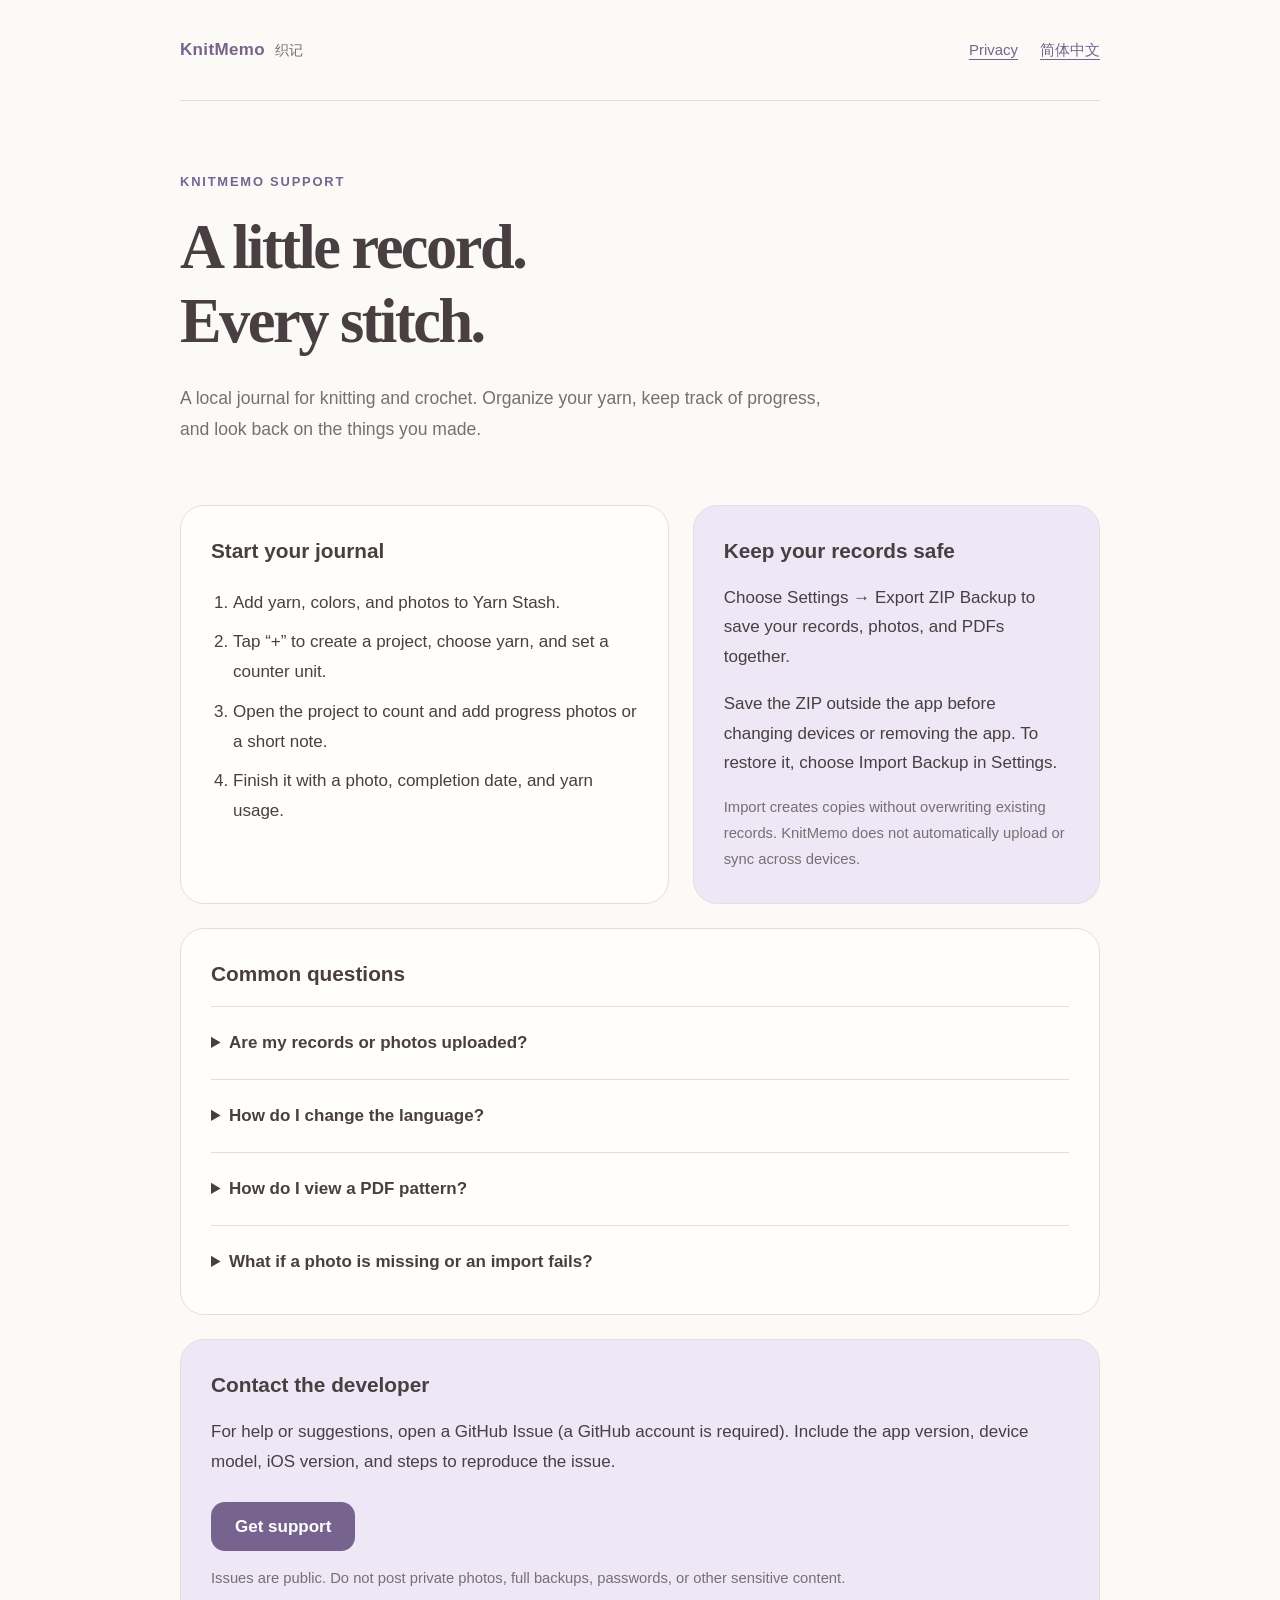
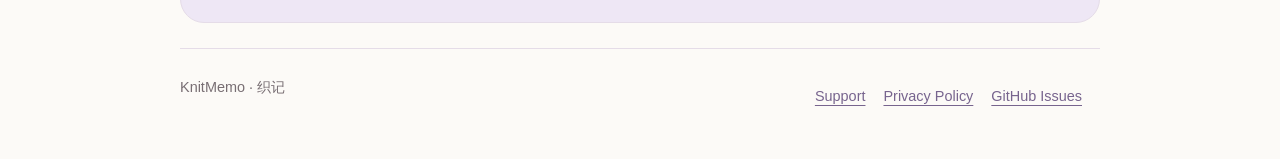
==== en.html @ fd6d3ab4 "Publish bilingual KnitMemo support and privacy website" ====
<!doctype html>
<html lang="en"><head><meta charset="utf-8"><meta name="viewport" content="width=device-width,initial-scale=1"><meta name="description" content="KnitMemo support, getting started, and backup help."><title>Support · KnitMemo</title><link rel="stylesheet" href="style.css"></head>
<body><header><a class="brand" href="en.html">KnitMemo<span>织记</span></a><nav aria-label="Site navigation"><a href="privacy-en.html">Privacy</a><a href="index.html" lang="zh-Hans">简体中文</a></nav></header><main><section class="hero"><div class="eyebrow">KNITMEMO SUPPORT</div><h1>A little record.<br>Every stitch.</h1><p class="lead">A local journal for knitting and crochet. Organize your yarn, keep track of progress, and look back on the things you made.</p></section>
<div class="grid"><section class="card"><h2>Start your journal</h2><ol><li>Add yarn, colors, and photos to Yarn Stash.</li><li>Tap “+” to create a project, choose yarn, and set a counter unit.</li><li>Open the project to count and add progress photos or a short note.</li><li>Finish it with a photo, completion date, and yarn usage.</li></ol></section><section class="card tint"><h2>Keep your records safe</h2><p>Choose Settings → Export ZIP Backup to save your records, photos, and PDFs together.</p><p>Save the ZIP outside the app before changing devices or removing the app. To restore it, choose Import Backup in Settings.</p><p class="small">Import creates copies without overwriting existing records. KnitMemo does not automatically upload or sync across devices.</p></section></div>
<section class="card"><h2>Common questions</h2><details><summary>Are my records or photos uploaded?</summary><p>No. The app stores content on your device and has no accounts, ads, or analytics services. Copies leave the app only when you choose to export or share them to a location or service.</p></details><details><summary>How do I change the language?</summary><p>Open Settings from the journal page and choose English or 简体中文. The interface updates immediately.</p></details><details><summary>How do I view a PDF pattern?</summary><p>Select a PDF from Files when creating or editing a project. Once saved, you can open it from the project.</p></details><details><summary>What if a photo is missing or an import fails?</summary><p>Keep the original photos and your backup. Check that the files open in Photos or Files and that your device has available space. Avoid uninstalling the app to troubleshoot. If the issue continues, contact us below.</p></details></section>
<section class="card tint"><h2>Contact the developer</h2><p>For help or suggestions, open a GitHub Issue (a GitHub account is required). Include the app version, device model, iOS version, and steps to reproduce the issue.</p><a class="button" href="https://github.com/beholder91/knitmemo-support/issues/new">Get support</a><p class="small">Issues are public. Do not post private photos, full backups, passwords, or other sensitive content.</p></section></main><footer><span>KnitMemo · 织记</span><div><a href="en.html">Support</a><a href="privacy-en.html">Privacy Policy</a><a href="https://github.com/beholder91/knitmemo-support/issues">GitHub Issues</a></div></footer></body></html>
---- style.css ----
:root{color-scheme:light dark;--bg:#fcfaf7;--card:#fffefa;--text:#493e42;--muted:#786e73;--purple:#77648e;--soft:#eee7f5;--line:#e5dce8}*{box-sizing:border-box}body{margin:0;background:var(--bg);color:var(--text);font:17px/1.75 -apple-system,BlinkMacSystemFont,"Segoe UI",sans-serif}a{color:var(--purple);text-underline-offset:4px}a:focus-visible,summary:focus-visible{outline:3px solid var(--purple);outline-offset:5px;border-radius:4px}header,main,footer{width:min(920px,100% - 40px);margin:auto}header{display:flex;justify-content:space-between;align-items:center;gap:20px;padding:28px 0;border-bottom:1px solid var(--line)}.brand{font-weight:750;text-decoration:none;letter-spacing:.02em}.brand span{color:var(--muted);font-weight:400;font-size:.85em;margin-left:10px}nav{display:flex;gap:22px;align-items:center}nav a{display:inline-flex;align-items:center;min-height:44px;font-size:.88em}.hero{padding:70px 0 42px;max-width:730px}.eyebrow{color:var(--purple);font-size:.76em;letter-spacing:.14em;font-weight:700}h1{font-family:ui-serif,Georgia,serif;font-size:clamp(2.4rem,6vw,3.9rem);line-height:1.2;letter-spacing:-.04em;margin:16px 0 24px}h2{font-size:1.3rem;line-height:1.4;margin:0 0 18px}h3{font-size:1.05rem;margin:22px 0 8px}.lead{color:var(--muted);font-size:1.1rem;max-width:650px}.grid{display:grid;grid-template-columns:1.2fr 1fr;gap:24px}.card{background:var(--card);padding:30px;border:1px solid var(--line);border-radius:24px;margin-bottom:24px}.card p:last-child{margin-bottom:0}.tint{background:var(--soft)}ol{padding-left:22px}li{padding:5px 0}details{border-top:1px solid var(--line);padding:14px 0}details:last-child{padding-bottom:0}summary{cursor:pointer;min-height:44px;align-content:center;font-weight:600}details p{color:var(--muted);margin:8px 0 4px}.button{display:inline-flex;justify-content:center;align-items:center;min-height:48px;padding:10px 24px;background:var(--purple);color:#fff;border-radius:14px;text-decoration:none;font-weight:650;margin-top:8px}.small{font-size:.87em;color:var(--muted)}.policy{max-width:760px}.policy section{margin:0 0 30px}.policy h2{margin-top:32px}.policy p{margin:10px 0}.back{display:inline-flex;min-height:44px;align-items:center}footer{padding:26px 0 40px;margin-top:25px;border-top:1px solid var(--line);display:flex;justify-content:space-between;gap:24px;flex-wrap:wrap;font-size:.85em;color:var(--muted)}footer a{display:inline-flex;min-height:44px;align-items:center;margin-right:18px}@media(max-width:650px){header,main,footer{width:calc(100% - 32px)}header{padding:16px 0}.brand span{display:none}nav{gap:15px}.hero{padding:42px 0 26px}.grid{grid-template-columns:1fr;gap:0}.card{padding:24px;border-radius:20px}h1{font-size:2.65rem}footer{gap:8px}}@media(prefers-color-scheme:dark){:root{--bg:#211d25;--card:#2b2631;--text:#f0e8ed;--muted:#bfb3c0;--purple:#c9b3df;--soft:#352c40;--line:#4a3d52}.button{color:#241b2b}}
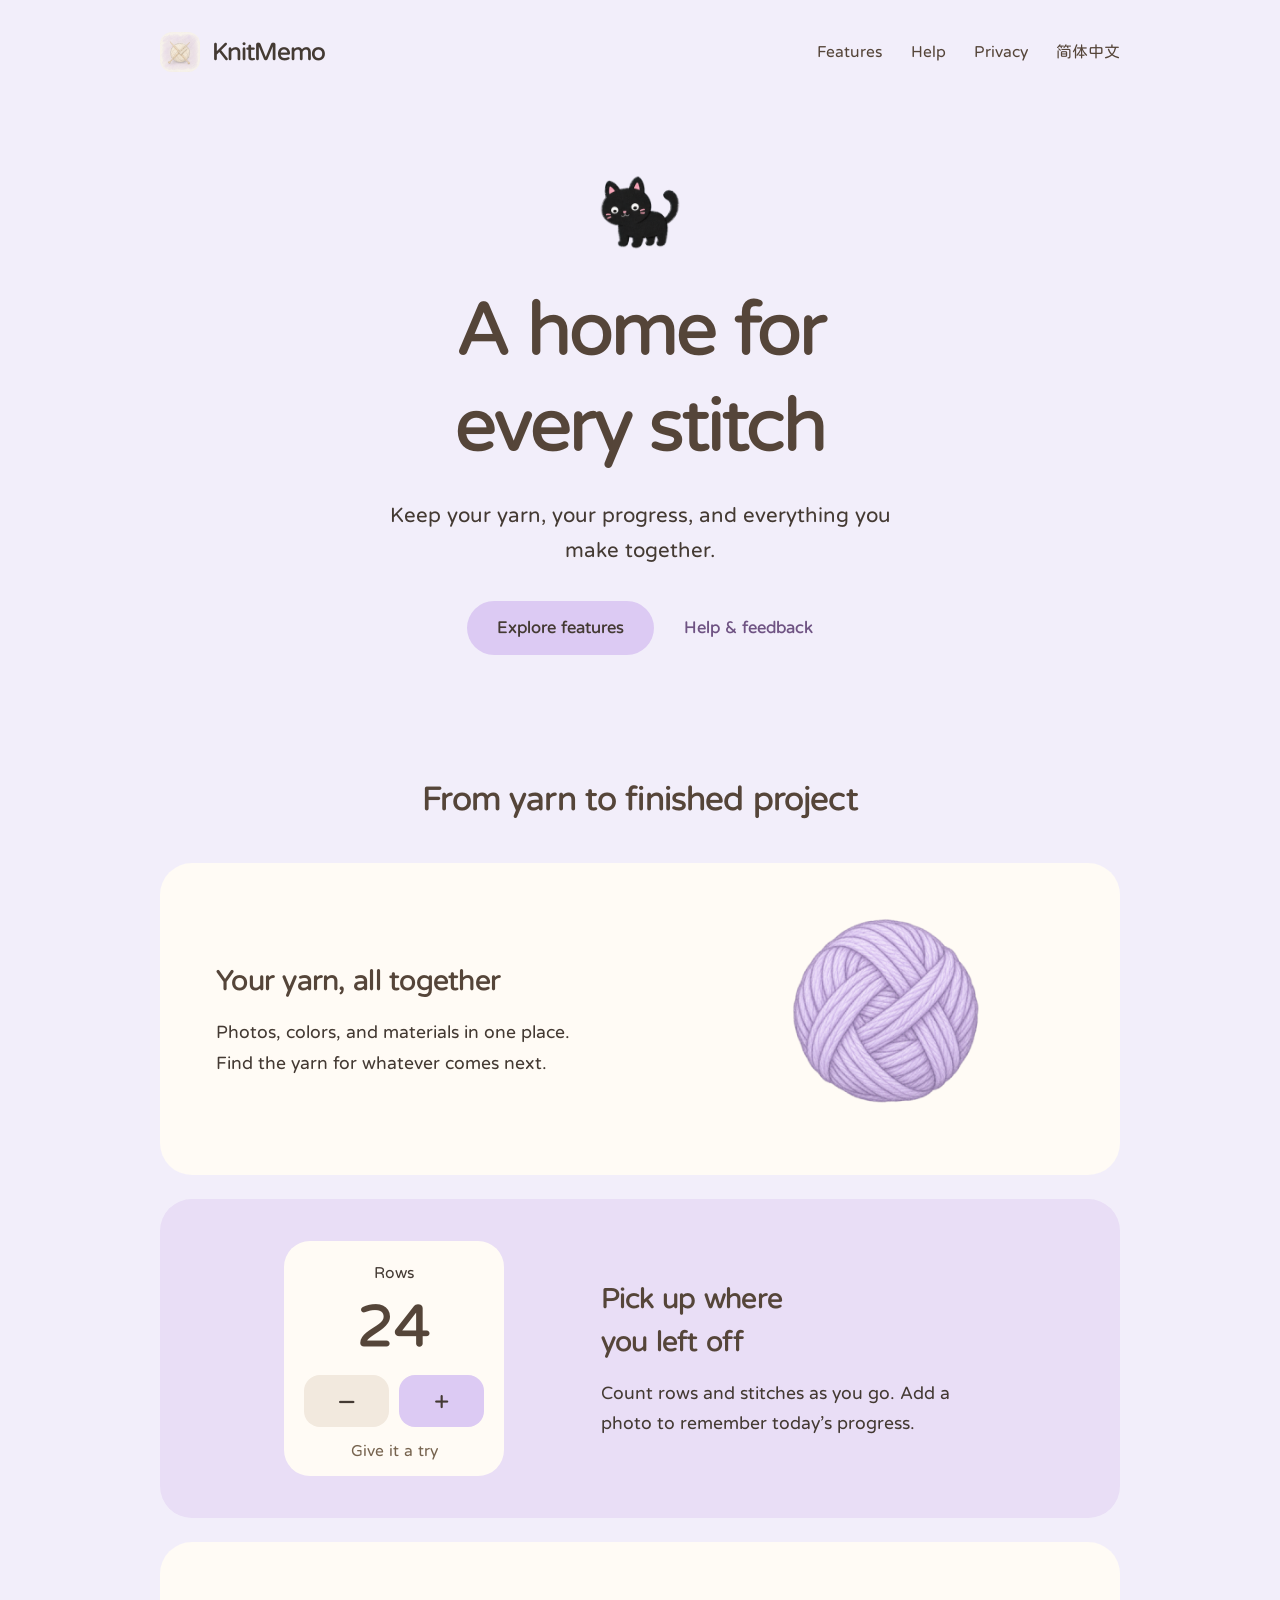
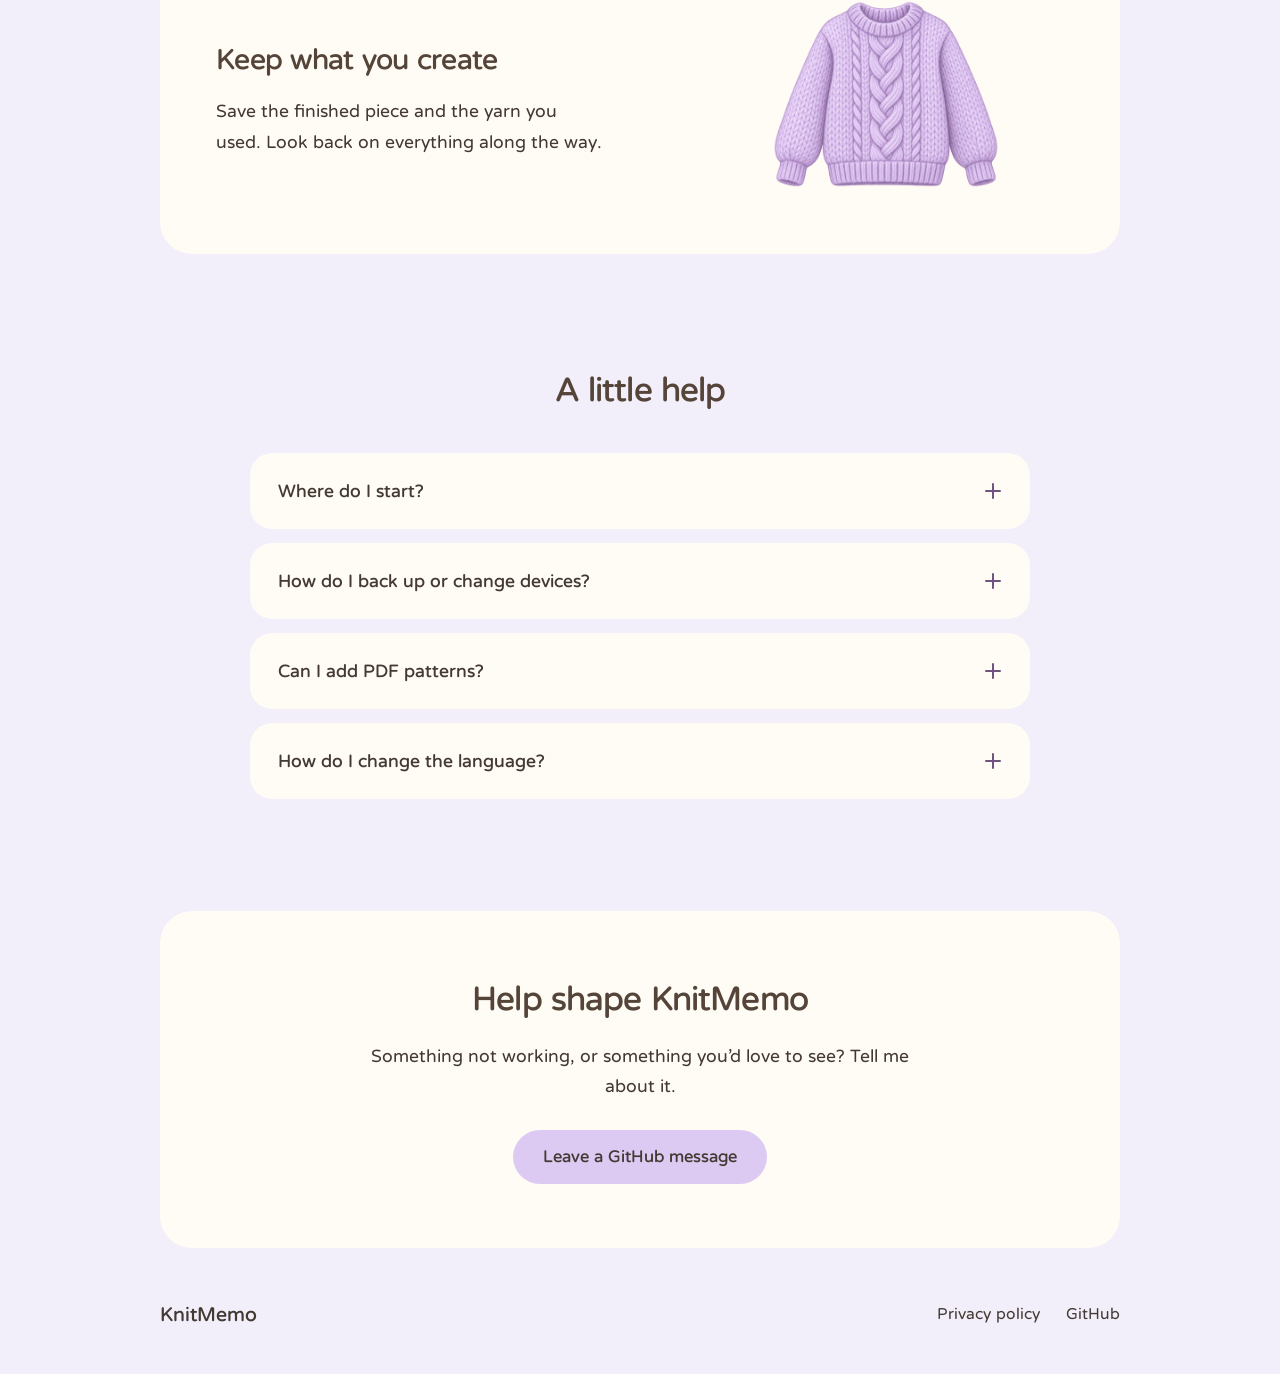
==== commit 47ed8a29: "Redesign support site with app typography and lavender journal layout" ====
--- a/en.html
+++ b/en.html
@@ -1,6 +1,69 @@
 <!doctype html>
-<html lang="en"><head><meta charset="utf-8"><meta name="viewport" content="width=device-width,initial-scale=1"><meta name="description" content="KnitMemo support, getting started, and backup help."><title>Support · KnitMemo</title><link rel="stylesheet" href="style.css"></head>
-<body><header><a class="brand" href="en.html">KnitMemo<span>织记</span></a><nav aria-label="Site navigation"><a href="privacy-en.html">Privacy</a><a href="index.html" lang="zh-Hans">简体中文</a></nav></header><main><section class="hero"><div class="eyebrow">KNITMEMO SUPPORT</div><h1>A little record.<br>Every stitch.</h1><p class="lead">A local journal for knitting and crochet. Organize your yarn, keep track of progress, and look back on the things you made.</p></section>
-<div class="grid"><section class="card"><h2>Start your journal</h2><ol><li>Add yarn, colors, and photos to Yarn Stash.</li><li>Tap “+” to create a project, choose yarn, and set a counter unit.</li><li>Open the project to count and add progress photos or a short note.</li><li>Finish it with a photo, completion date, and yarn usage.</li></ol></section><section class="card tint"><h2>Keep your records safe</h2><p>Choose Settings → Export ZIP Backup to save your records, photos, and PDFs together.</p><p>Save the ZIP outside the app before changing devices or removing the app. To restore it, choose Import Backup in Settings.</p><p class="small">Import creates copies without overwriting existing records. KnitMemo does not automatically upload or sync across devices.</p></section></div>
-<section class="card"><h2>Common questions</h2><details><summary>Are my records or photos uploaded?</summary><p>No. The app stores content on your device and has no accounts, ads, or analytics services. Copies leave the app only when you choose to export or share them to a location or service.</p></details><details><summary>How do I change the language?</summary><p>Open Settings from the journal page and choose English or 简体中文. The interface updates immediately.</p></details><details><summary>How do I view a PDF pattern?</summary><p>Select a PDF from Files when creating or editing a project. Once saved, you can open it from the project.</p></details><details><summary>What if a photo is missing or an import fails?</summary><p>Keep the original photos and your backup. Check that the files open in Photos or Files and that your device has available space. Avoid uninstalling the app to troubleshoot. If the issue continues, contact us below.</p></details></section>
-<section class="card tint"><h2>Contact the developer</h2><p>For help or suggestions, open a GitHub Issue (a GitHub account is required). Include the app version, device model, iOS version, and steps to reproduce the issue.</p><a class="button" href="https://github.com/beholder91/knitmemo-support/issues/new">Get support</a><p class="small">Issues are public. Do not post private photos, full backups, passwords, or other sensitive content.</p></section></main><footer><span>KnitMemo · 织记</span><div><a href="en.html">Support</a><a href="privacy-en.html">Privacy Policy</a><a href="https://github.com/beholder91/knitmemo-support/issues">GitHub Issues</a></div></footer></body></html>+<html lang="en">
+<head>
+  <meta charset="utf-8">
+  <meta name="viewport" content="width=device-width, initial-scale=1">
+  <meta name="description" content="Keep your yarn, your progress, and everything you make together.">
+  <meta name="theme-color" content="#F2EEFA">
+  <title>KnitMemo · A home for every stitch</title>
+  <link rel="icon" type="image/png" href="assets/app-icon.png">
+  <link rel="preload" href="assets/fonts/knitmemo-round-bold.woff2" as="font" type="font/woff2" crossorigin>
+  <link rel="stylesheet" href="style.css">
+  <script src="site.js" defer></script>
+</head>
+<body>
+  <a class="skip-link" href="#main">Skip to content</a>
+  <header class="site-header wrap">
+    <a class="brand" href="en.html" aria-label="KnitMemo home"><img src="assets/app-icon.png" alt="" width="40" height="40"><span>KnitMemo</span></a>
+    <nav aria-label="Site navigation">
+      <a class="feature-nav" href="en.html#features">Features</a>
+      <a href="en.html#help">Help</a>
+      <a href="privacy-en.html">Privacy</a>
+      <a href="index.html" lang="zh-Hans">简体中文</a>
+    </nav>
+  </header>
+  <main id="main" class="wrap">
+    <section class="hero" aria-labelledby="hero-title">
+      <img class="hero-cat" src="assets/mochi.png" alt="" width="88" height="95">
+      <h1 id="hero-title">A home for<br>every stitch</h1>
+      <p>Keep your yarn, your progress, and everything you make together.</p>
+      <div class="hero-actions"><a class="button" href="#features">Explore features</a><a class="text-action" href="#help">Help & feedback</a></div>
+    </section>
+    <section class="features" id="features" aria-labelledby="features-title">
+      <h2 class="section-title" id="features-title">From yarn to finished project</h2>
+      <article class="feature yarn-feature reveal">
+        <div class="feature-copy"><h3>Your yarn, all together</h3><p>Photos, colors, and materials in one place. Find the yarn for whatever comes next.</p></div>
+        <img class="feature-art yarn-art" src="assets/yarn.png" width="240" height="240" alt="" loading="lazy">
+      </article>
+      <article class="feature counter-feature reveal">
+        <div class="feature-copy"><h3>Pick up where<br>you left off</h3><p>Count rows and stitches as you go. Add a photo to remember today’s progress.</p></div>
+        <div class="counter-demo" data-ui>
+          <span class="counter-label">Rows</span>
+          <output id="row-count" aria-live="polite" aria-atomic="true">24</output>
+          <div class="counter-actions"><button type="button" id="subtract-row" aria-label="Subtract one row">−</button><button type="button" id="add-row" aria-label="Add one row">+</button></div>
+          <span class="demo-label">Give it a try</span>
+        </div>
+      </article>
+      <article class="feature finish-feature reveal">
+        <div class="feature-copy"><h3>Keep what you create</h3><p>Save the finished piece and the yarn you used. Look back on everything along the way.</p></div>
+        <img class="feature-art sweater-art" src="assets/sweater.png" width="240" height="240" alt="" loading="lazy">
+      </article>
+    </section>
+    <section class="help-section" id="help" aria-labelledby="help-title">
+      <h2 class="section-title" id="help-title">A little help</h2>
+      <div class="questions">
+      <details><summary>Where do I start?<span aria-hidden="true" class="expand"></span></summary><p>Add your yarn in Yarn Stash, then tap “+” to create a project and start your journal.</p></details>
+      <details><summary>How do I back up or change devices?<span aria-hidden="true" class="expand"></span></summary><p>Export a ZIP backup in Settings. On your other device, open KnitMemo and choose Import Backup.</p></details>
+      <details><summary>Can I add PDF patterns?<span aria-hidden="true" class="expand"></span></summary><p>Yes. Import a PDF when creating a project or editing its details, then open it from the project.</p></details>
+      <details><summary>How do I change the language?<span aria-hidden="true" class="expand"></span></summary><p>Open Settings → App Language and choose English or 简体中文.</p></details>
+      </div>
+    </section>
+    <section class="contact-section reveal" aria-labelledby="contact-title">
+      <h2 id="contact-title">Help shape KnitMemo</h2>
+      <p>Something not working, or something you’d love to see? Tell me about it.</p>
+      <a class="button" href="https://github.com/beholder91/knitmemo-support/issues/new">Leave a GitHub message</a>
+    </section>
+  </main>
+  <footer class="site-footer wrap"><a class="footer-brand" href="en.html">KnitMemo</a><div><a href="privacy-en.html">Privacy policy</a><a href="https://github.com/beholder91/knitmemo-support/issues">GitHub</a></div></footer>
+</body>
+</html>
--- a/style.css
+++ b/style.css
@@ -1 +1,165 @@
-:root{color-scheme:light dark;--bg:#fcfaf7;--card:#fffefa;--text:#493e42;--muted:#786e73;--purple:#77648e;--soft:#eee7f5;--line:#e5dce8}*{box-sizing:border-box}body{margin:0;background:var(--bg);color:var(--text);font:17px/1.75 -apple-system,BlinkMacSystemFont,"Segoe UI",sans-serif}a{color:var(--purple);text-underline-offset:4px}a:focus-visible,summary:focus-visible{outline:3px solid var(--purple);outline-offset:5px;border-radius:4px}header,main,footer{width:min(920px,100% - 40px);margin:auto}header{display:flex;justify-content:space-between;align-items:center;gap:20px;padding:28px 0;border-bottom:1px solid var(--line)}.brand{font-weight:750;text-decoration:none;letter-spacing:.02em}.brand span{color:var(--muted);font-weight:400;font-size:.85em;margin-left:10px}nav{display:flex;gap:22px;align-items:center}nav a{display:inline-flex;align-items:center;min-height:44px;font-size:.88em}.hero{padding:70px 0 42px;max-width:730px}.eyebrow{color:var(--purple);font-size:.76em;letter-spacing:.14em;font-weight:700}h1{font-family:ui-serif,Georgia,serif;font-size:clamp(2.4rem,6vw,3.9rem);line-height:1.2;letter-spacing:-.04em;margin:16px 0 24px}h2{font-size:1.3rem;line-height:1.4;margin:0 0 18px}h3{font-size:1.05rem;margin:22px 0 8px}.lead{color:var(--muted);font-size:1.1rem;max-width:650px}.grid{display:grid;grid-template-columns:1.2fr 1fr;gap:24px}.card{background:var(--card);padding:30px;border:1px solid var(--line);border-radius:24px;margin-bottom:24px}.card p:last-child{margin-bottom:0}.tint{background:var(--soft)}ol{padding-left:22px}li{padding:5px 0}details{border-top:1px solid var(--line);padding:14px 0}details:last-child{padding-bottom:0}summary{cursor:pointer;min-height:44px;align-content:center;font-weight:600}details p{color:var(--muted);margin:8px 0 4px}.button{display:inline-flex;justify-content:center;align-items:center;min-height:48px;padding:10px 24px;background:var(--purple);color:#fff;border-radius:14px;text-decoration:none;font-weight:650;margin-top:8px}.small{font-size:.87em;color:var(--muted)}.policy{max-width:760px}.policy section{margin:0 0 30px}.policy h2{margin-top:32px}.policy p{margin:10px 0}.back{display:inline-flex;min-height:44px;align-items:center}footer{padding:26px 0 40px;margin-top:25px;border-top:1px solid var(--line);display:flex;justify-content:space-between;gap:24px;flex-wrap:wrap;font-size:.85em;color:var(--muted)}footer a{display:inline-flex;min-height:44px;align-items:center;margin-right:18px}@media(max-width:650px){header,main,footer{width:calc(100% - 32px)}header{padding:16px 0}.brand span{display:none}nav{gap:15px}.hero{padding:42px 0 26px}.grid{grid-template-columns:1fr;gap:0}.card{padding:24px;border-radius:20px}h1{font-size:2.65rem}footer{gap:8px}}@media(prefers-color-scheme:dark){:root{--bg:#211d25;--card:#2b2631;--text:#f0e8ed;--muted:#bfb3c0;--purple:#c9b3df;--soft:#352c40;--line:#4a3d52}.button{color:#241b2b}}
+@font-face {
+  font-family: 'KnitMemo Round';
+  src: url('assets/fonts/knitmemo-round.woff2') format('woff2');
+  font-weight: 400 500;
+  font-display: swap;
+}
+@font-face {
+  font-family: 'KnitMemo Round';
+  src: url('assets/fonts/knitmemo-round-bold.woff2') format('woff2');
+  font-weight: 600 900;
+  font-display: swap;
+}
+:root {
+  color-scheme: light dark;
+  --canvas: #f2eefa;
+  --paper: #fffbf5;
+  --paper-alt: #f2e9de;
+  --purple: #dccaf3;
+  --purple-soft: #e9def6;
+  --ink: #443a33;
+  --heading: #554539;
+  --muted: #76634e;
+  --link: #6f5383;
+  --on-brand: #443a33;
+  --radius: 32px;
+  --ease: cubic-bezier(.22, 1, .36, 1);
+}
+* { box-sizing: border-box; }
+html { scroll-behavior: smooth; scroll-padding-top: 28px; }
+body { margin: 0; background: var(--canvas); color: var(--ink); font-family: 'KnitMemo Round', ui-rounded, 'Hiragino Maru Gothic ProN', -apple-system, BlinkMacSystemFont, sans-serif; font-size: 18px; line-height: 1.7; -webkit-font-smoothing: antialiased; }
+a { color: inherit; text-decoration: none; }
+button { font: inherit; }
+button, a, summary { -webkit-tap-highlight-color: transparent; }
+a:focus-visible, button:focus-visible, summary:focus-visible { outline: 3px solid var(--link); outline-offset: 6px; }
+::selection { background: var(--purple); color: var(--on-brand); }
+img { max-width: 100%; height: auto; display: block; }
+h1, h2, h3, p { margin: 0; }
+h1, h2, h3 { font-weight: 700; color: var(--heading); text-wrap: balance; }
+p { text-wrap: pretty; }
+.wrap { width: min(960px, calc(100% - 48px)); margin-inline: auto; }
+.skip-link { position: fixed; top: -100px; left: 20px; background: var(--paper); padding: 12px 20px; border-radius: 12px; z-index: 10; }
+.skip-link:focus { top: 16px; }
+.site-header { display: flex; align-items: center; justify-content: space-between; gap: 24px; min-height: 104px; }
+.brand { display: inline-flex; align-items: center; gap: 12px; font-size: 25px; font-weight: 700; letter-spacing: -.04em; }
+.brand img { width: 40px; height: 40px; border-radius: 12px; }
+.site-header nav { display: flex; align-items: center; gap: 28px; }
+.site-header nav a { display: inline-flex; min-height: 44px; align-items: center; font-size: 16px; color: var(--heading); }
+.site-header nav a:hover, .site-footer a:hover, .text-action:hover { color: var(--link); }
+.hero { text-align: center; padding: 64px 0 120px; }
+.hero-cat { width: 82px; height: auto; margin: 0 auto 22px; }
+.hero h1 { font-size: clamp(48px, 6.3vw, 76px); line-height: 1.27; letter-spacing: -.04em; }
+.hero > p { max-width: 640px; margin: 26px auto 0; font-size: 21px; line-height: 1.65; }
+.hero-actions { display: flex; align-items: center; justify-content: center; gap: 30px; margin-top: 34px; }
+.button { display: inline-flex; align-items: center; justify-content: center; min-height: 54px; padding: 12px 30px; border-radius: 999px; background: var(--purple); color: var(--on-brand); font-size: 17px; font-weight: 700; line-height: 1.5; text-align: center; transition: transform 180ms var(--ease); }
+.button:hover { transform: translateY(-3px); }
+.button:active { transform: scale(.97); }
+.text-action { display: inline-flex; align-items: center; min-height: 48px; color: var(--link); font-size: 17px; font-weight: 700; }
+.section-title { text-align: center; font-size: 34px; line-height: 1.4; margin-bottom: 40px; letter-spacing: -.025em; }
+.feature { display: grid; grid-template-columns: 1.3fr 1fr; align-items: center; gap: 28px; background: var(--paper); padding: 42px 56px; border-radius: var(--radius); margin-top: 24px; min-height: 312px; }
+.feature-copy h3 { font-size: 29px; line-height: 1.45; letter-spacing: -.025em; }
+.feature-copy p { margin-top: 16px; max-width: 390px; }
+.feature-art { width: 228px; height: 228px; object-fit: contain; margin: auto; }
+.counter-feature { background: var(--purple-soft); grid-template-columns: 1fr 1.3fr; }
+.counter-feature .feature-copy { grid-column: 2; grid-row: 1; }
+.counter-demo { grid-column: 1; grid-row: 1; width: 220px; background: var(--paper); padding: 20px 20px 14px; border-radius: 26px; text-align: center; justify-self: center; }
+.counter-label, .demo-label { display: block; font-size: 16px; line-height: 1.4; }
+.counter-demo output { display: block; color: var(--heading); font-size: 60px; font-weight: 700; line-height: 1.4; font-variant-numeric: tabular-nums; }
+.counter-actions { display: flex; gap: 10px; margin-top: 8px; }
+.counter-actions button { flex: 1; border: 0; border-radius: 16px; background: var(--paper-alt); color: var(--ink); cursor: pointer; min-height: 52px; font-size: 28px; line-height: 1; transition: transform 140ms var(--ease); }
+.counter-actions button:last-child { background: var(--purple); color: var(--on-brand); }
+.counter-actions button:active { transform: scale(.93); }
+.counter-actions button:disabled { opacity: .4; cursor: default; }
+.demo-label { color: var(--muted); margin-top: 12px; }
+.finish-feature { background: var(--paper); }
+.help-section { padding-top: 112px; }
+.questions { max-width: 780px; margin: auto; }
+details { background: var(--paper); border-radius: 22px; margin-top: 14px; padding: 0 28px; }
+summary { cursor: pointer; min-height: 76px; display: flex; align-items: center; justify-content: space-between; gap: 22px; font-weight: 700; list-style: none; }
+summary::-webkit-details-marker { display: none; }
+.expand { flex: 0 0 18px; width: 18px; height: 18px; position: relative; }
+.expand::before, .expand::after { content: ''; position: absolute; background: var(--link); border-radius: 2px; }
+.expand::before { width: 16px; height: 2px; left: 1px; top: 8px; }
+.expand::after { width: 2px; height: 16px; left: 8px; top: 1px; transition: transform 180ms var(--ease); }
+details[open] .expand::after { transform: rotate(90deg); }
+details p { padding: 0 38px 26px 0; }
+.contact-section { margin-top: 112px; padding: 64px 32px; border-radius: var(--radius); text-align: center; background: var(--paper); }
+.contact-section h2 { font-size: 34px; line-height: 1.4; letter-spacing: -.025em; }
+.contact-section p { margin: 18px auto 28px; max-width: 580px; }
+.site-footer { display: flex; justify-content: space-between; align-items: center; gap: 24px; padding: 44px 0 38px; font-size: 16px; }
+.footer-brand { font-weight: 700; font-size: 20px; }
+.site-footer > div { display: flex; gap: 26px; }
+.site-footer a { display: inline-flex; min-height: 44px; align-items: center; }
+.policy { max-width: 780px; padding-top: 64px; }
+.policy-heading h1 { font-size: 54px; line-height: 1.25; letter-spacing: -.035em; }
+.policy-heading p { margin-top: 16px; }
+.policy-heading .policy-lead { font-size: 22px; }
+.policy-body { margin-top: 44px; background: var(--paper); padding: 44px; border-radius: var(--radius); }
+.policy-body section + section { margin-top: 32px; }
+.policy-body h2 { font-size: 25px; line-height: 1.4; }
+.policy-body p { margin-top: 14px; }
+.policy-body a:not(.button) { color: var(--link); text-decoration: underline; text-underline-offset: 5px; }
+.policy-body .button { margin-top: 32px; }
+@keyframes arrive { from { transform: translateY(18px); } to { transform: none; } }
+@keyframes settle { from { transform: translateY(12px) rotate(-4deg); } to { transform: none; } }
+@keyframes count { 50% { transform: translateY(-3px); } }
+@media (prefers-reduced-motion: no-preference) {
+  .hero-cat { animation: settle 800ms var(--ease) both; }
+  .hero h1 { animation: arrive 700ms var(--ease) 60ms both; }
+  .hero > p { animation: arrive 700ms var(--ease) 140ms both; }
+  .hero-actions { animation: arrive 700ms var(--ease) 210ms both; }
+  .reveal.is-seen .feature-copy h3, .contact-section.is-seen h2 { animation: arrive 650ms var(--ease) both; }
+  .reveal.is-seen .feature-copy p, .contact-section.is-seen p { animation: arrive 650ms var(--ease) 70ms both; }
+  .reveal.is-seen .feature-art { animation: settle 850ms var(--ease) both; }
+  .reveal.is-seen .counter-demo { animation: arrive 750ms var(--ease) both; }
+  output.is-counting { animation: count 200ms var(--ease); }
+}
+@media (prefers-color-scheme: dark) {
+  :root { --canvas: #17131f; --paper: #2b2524; --paper-alt: #342d2a; --purple-soft: #352a45; --ink: #f4ede3; --heading: #eadcc9; --muted: #c9b89f; --link: #cfb6ea; }
+}
+@media (max-width: 700px) {
+  .wrap { width: calc(100% - 36px); }
+  .site-header { min-height: 88px; gap: 12px; }
+  .brand { gap: 8px; font-size: 21px; }
+  .brand img { width: 34px; height: 34px; border-radius: 10px; }
+  .site-header nav { gap: 17px; }
+  .site-header nav a { font-size: 15px; }
+  .feature-nav { display: none !important; }
+  .hero { padding: 42px 0 82px; }
+  .hero-cat { width: 70px; margin-bottom: 22px; }
+  .hero h1 { font-size: clamp(38px, 10.8vw, 54px); line-height: 1.3; }
+  .hero > p { font-size: 18px; max-width: 350px; margin-top: 22px; }
+  .hero-actions { gap: 22px; margin-top: 28px; }
+  .button { padding: 12px 24px; font-size: 16px; }
+  .text-action { font-size: 16px; }
+  .section-title { font-size: 27px; margin-bottom: 28px; }
+  .feature, .counter-feature { grid-template-columns: 1fr; gap: 25px; padding: 30px 28px; min-height: 0; margin-top: 18px; border-radius: 28px; }
+  .feature-copy h3 { font-size: 25px; }
+  .feature-copy p { margin-top: 12px; font-size: 17px; }
+  .feature-art { width: 195px; height: 195px; }
+  .counter-feature .feature-copy, .counter-demo { grid-column: auto; grid-row: auto; }
+  .counter-demo { width: min(220px, 100%); }
+  .help-section { padding-top: 76px; }
+  details { border-radius: 20px; padding-inline: 22px; }
+  summary { font-size: 17px; min-height: 74px; }
+  details p { font-size: 17px; padding-right: 0; }
+  .contact-section { margin-top: 76px; padding: 40px 24px; border-radius: 28px; }
+  .contact-section h2 { font-size: 27px; }
+  .contact-section p { font-size: 17px; }
+  .site-footer { align-items: flex-start; flex-direction: column; gap: 4px; padding-block: 30px; }
+  .policy { padding-top: 42px; }
+  .policy-heading h1 { font-size: 38px; }
+  .policy-heading .policy-lead { font-size: 20px; }
+  .policy-body { padding: 28px 24px; margin-top: 30px; font-size: 17px; }
+  .policy-body h2 { font-size: 23px; }
+}
+@media (max-width: 370px) {
+  .brand span { font-size: 19px; }
+  .brand img { width: 30px; height: 30px; }
+  .site-header nav { gap: 12px; }
+  .hero-actions { gap: 16px; }
+}
+@media (prefers-reduced-motion: reduce) {
+  html { scroll-behavior: auto; }
+  *, *::before, *::after { animation: none !important; transition: none !important; }
+}
